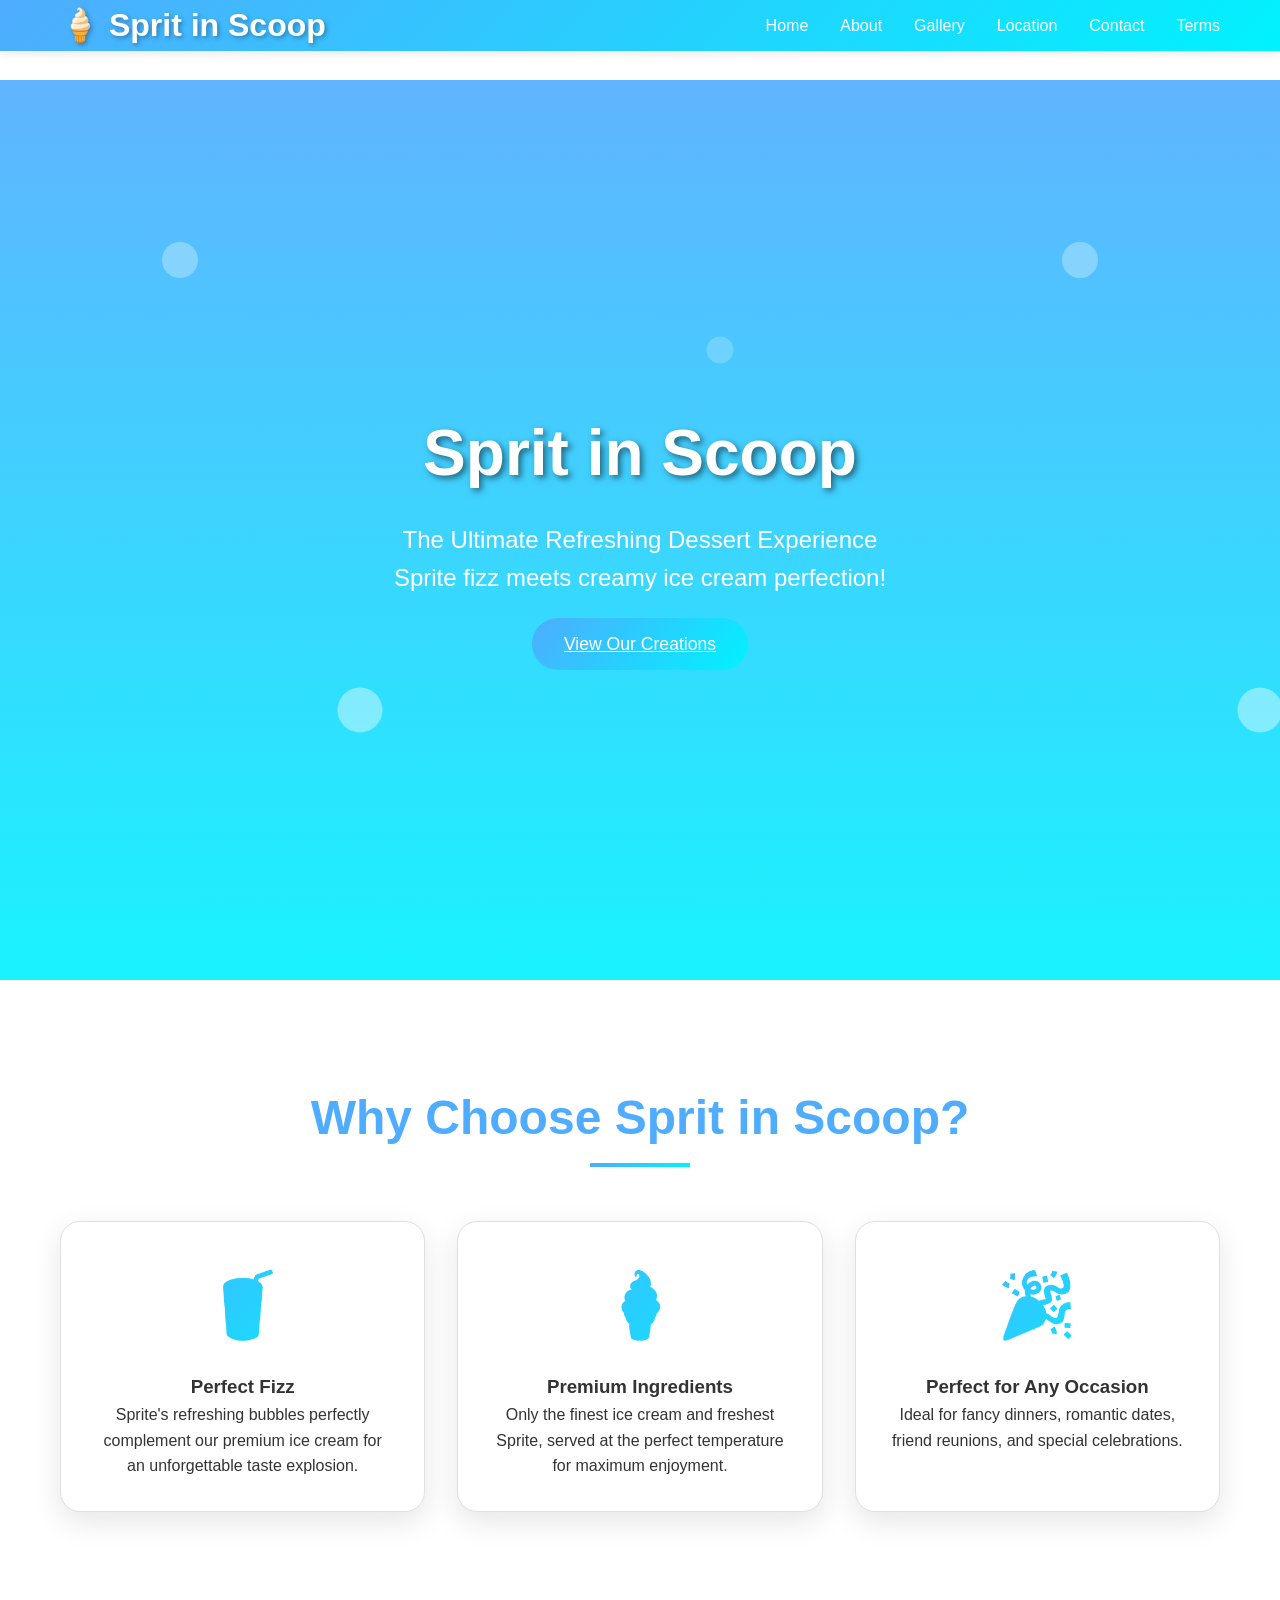
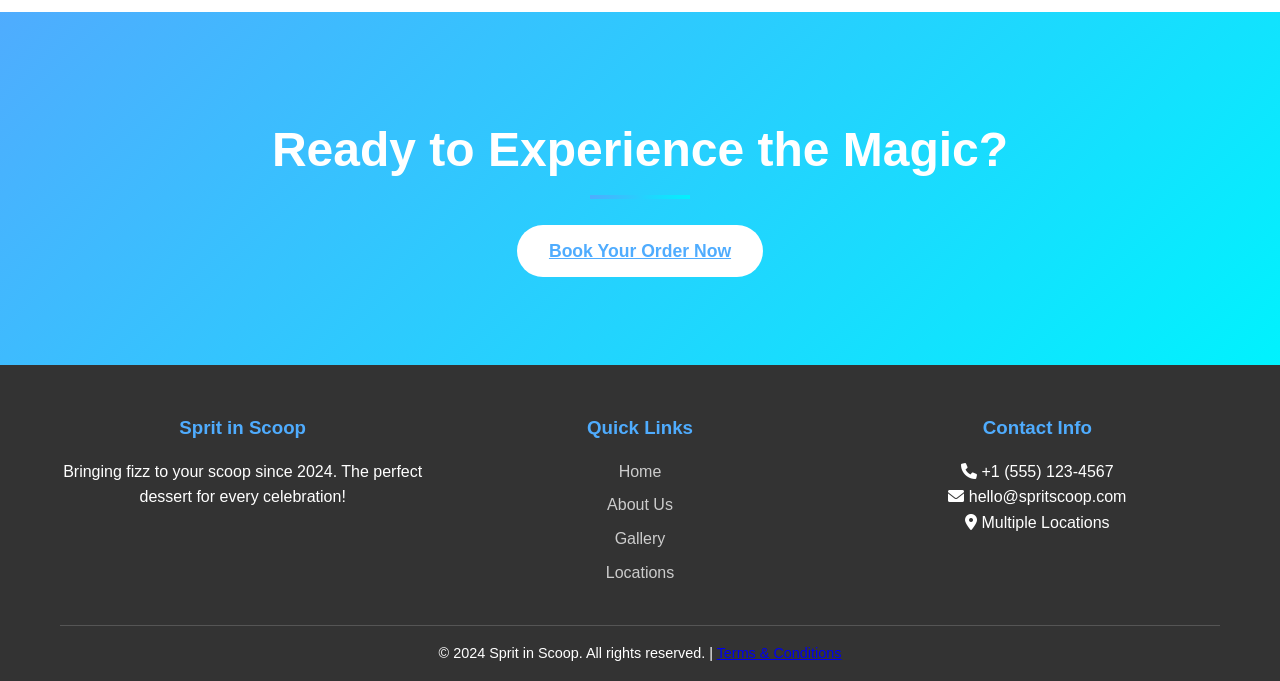
==== index.html @ ef7a4524 "Add initial HTML structure for Sprit in Scoop" ====
<!DOCTYPE html>
<html lang="en">
<head>
    <meta charset="UTF-8">
    <meta name="viewport" content="width=device-width, initial-scale=1.0">
    <title>Sprit in Scoop - Refreshing Dessert Experience</title>
    <link rel="stylesheet" href="style.css">
    <link rel="stylesheet" href="https://cdnjs.cloudflare.com/ajax/libs/font-awesome/6.0.0/css/all.min.css">
</head>
<body>
    <!-- Header -->
    <header>
        <nav class="container">
            <a href="index.html" class="logo">🍦 Sprit in Scoop</a>
            <ul class="nav-links">
                <li><a href="index.html">Home</a></li>
                <li><a href="about.html">About</a></li>
                <li><a href="gallery.html">Gallery</a></li>
                <li><a href="location.html">Location</a></li>
                <li><a href="contact.html">Contact</a></li>
                <li><a href="terms.html">Terms</a></li>
            </ul>
        </nav>
    </header>

    <!-- Hero Section -->
    <section class="hero">
        <div class="hero-content container">
            <h1>Sprit in Scoop</h1>
            <p>The Ultimate Refreshing Dessert Experience<br>
            Sprite fizz meets creamy ice cream perfection!</p>
            <a href="gallery.html" class="btn">View Our Creations</a>
        </div>
    </section>

    <!-- Features Section -->
    <section class="section">
        <div class="container">
            <h2 class="section-title">Why Choose Sprit in Scoop?</h2>
            <div class="features">
                <div class="feature-card">
                    <div class="feature-icon">🥤</div>
                    <h3>Perfect Fizz</h3>
                    <p>Sprite's refreshing bubbles perfectly complement our premium ice cream for an unforgettable taste explosion.</p>
                </div>
                <div class="feature-card">
                    <div class="feature-icon">🍦</div>
                    <h3>Premium Ingredients</h3>
                    <p>Only the finest ice cream and freshest Sprite, served at the perfect temperature for maximum enjoyment.</p>
                </div>
                <div class="feature-card">
                    <div class="feature-icon">🎉</div>
                    <h3>Perfect for Any Occasion</h3>
                    <p>Ideal for fancy dinners, romantic dates, friend reunions, and special celebrations.</p>
                </div>
            </div>
        </div>
    </section>

    <!-- CTA Section -->
    <section class="section" style="background: linear-gradient(135deg, #4facfe 0%, #00f2fe 100%); color: white;">
        <div class="container">
            <h2 class="section-title" style="color: white;">Ready to Experience the Magic?</h2>
            <div style="text-align: center;">
                <a href="contact.html" class="btn" style="background: white; color: #4facfe; font-weight: bold;">Book Your Order Now</a>
            </div>
        </div>
    </section>

    <!-- Footer -->
    <footer>
        <div class="container">
            <div class="footer-content">
                <div class="footer-section">
                    <h3>Sprit in Scoop</h3>
                    <p>Bringing fizz to your scoop since 2024. The perfect dessert for every celebration!</p>
                </div>
                <div class="footer-section">
                    <h3>Quick Links</h3>
                    <a href="index.html">Home</a>
                    <a href="about.html">About Us</a>
                    <a href="gallery.html">Gallery</a>
                    <a href="location.html">Locations</a>
                </div>
                <div class="footer-section">
                    <h3>Contact Info</h3>
                    <p><i class="fas fa-phone"></i> +1 (555) 123-4567</p>
                    <p><i class="fas fa-envelope"></i> hello@spritscoop.com</p>
                    <p><i class="fas fa-map-marker-alt"></i> Multiple Locations</p>
                </div>
            </div>
            <div class="footer-bottom">
                <p>&copy; 2024 Sprit in Scoop. All rights reserved. | <a href="terms.html">Terms & Conditions</a></p>
            </div>
        </div>
    </footer>
</body>
</html>
---- style.css ----
* {
    margin: 0;
    padding: 0;
    box-sizing: border-box;
}

body {
    font-family: 'Arial', sans-serif;
    line-height: 1.6;
    color: #333;
    overflow-x: hidden;
}

.container {
    max-width: 1200px;
    margin: 0 auto;
    padding: 0 20px;
}

/* Header & Navigation */
header {
    background: linear-gradient(135deg, #4facfe 0%, #00f2fe 100%);
    box-shadow: 0 2px 10px rgba(0,0,0,0.1);
    position: fixed;
    width: 100%;
    top: 0;
    z-index: 1000;
}

nav {
    display: flex;
    justify-content: space-between;
    align-items: center;
    padding: 1rem 0;
}

.logo {
    font-size: 2rem;
    font-weight: bold;
    color: white;
    text-decoration: none;
    text-shadow: 2px 2px 4px rgba(0,0,0,0.3);
}

.nav-links {
    display: flex;
    list-style: none;
    gap: 2rem;
}

.nav-links a {
    color: white;
    text-decoration: none;
    font-weight: 500;
    transition: color 0.3s;
    position: relative;
}

.nav-links a:hover {
    color: #ffd700;
}

.nav-links a::after {
    content: '';
    position: absolute;
    width: 0;
    height: 2px;
    bottom: -5px;
    left: 0;
    background: #ffd700;
    transition: width 0.3s;
}

.nav-links a:hover::after {
    width: 100%;
}

/* Hero Section */
.hero {
    background: linear-gradient(rgba(79, 172, 254, 0.9), rgba(0, 242, 254, 0.9)), 
                url('data:image/svg+xml,<svg xmlns="http://www.w3.org/2000/svg" viewBox="0 0 1000 1000"><defs><radialGradient id="a" cx="50%" cy="50%"><stop offset="0%" stop-color="%23ffffff" stop-opacity="0.3"/><stop offset="100%" stop-color="%23ffffff" stop-opacity="0"/></radialGradient></defs><rect width="100%" height="100%" fill="url(%23a)"/></svg>');
    height: 100vh;
    display: flex;
    align-items: center;
    text-align: center;
    color: white;
    margin-top: 80px;
    position: relative;
    overflow: hidden;
}

.hero::before {
    content: '';
    position: absolute;
    top: 0;
    left: 0;
    right: 0;
    bottom: 0;
    background: url('data:image/svg+xml,<svg xmlns="http://www.w3.org/2000/svg" viewBox="0 0 100 100"><circle cx="20" cy="20" r="2" fill="%23ffffff" opacity="0.3"/><circle cx="80" cy="30" r="1.5" fill="%23ffffff" opacity="0.2"/><circle cx="40" cy="70" r="2.5" fill="%23ffffff" opacity="0.4"/></svg>') repeat;
    animation: sparkle 20s linear infinite;
}

@keyframes sparkle {
    0% { transform: translate(0, 0) rotate(0deg); }
    100% { transform: translate(100px, 100px) rotate(360deg); }
}

.hero-content h1 {
    font-size: 4rem;
    margin-bottom: 1rem;
    text-shadow: 3px 3px 6px rgba(0,0,0,0.5);
}

.hero-content p {
    font-size: 1.5rem;
    margin-bottom: 2rem;
}

/* Sections */
.section {
    padding: 100px 0;
}

.section-title {
    text-align: center;
    font-size: 3rem;
    margin-bottom: 3rem;
    color: #4facfe;
    position: relative;
}

.section-title::after {
    content: '';
    position: absolute;
    width: 100px;
    height: 4px;
    background: linear-gradient(90deg, #4facfe, #00f2fe);
    bottom: -10px;
    left: 50%;
    transform: translateX(-50%);
}

/* Features Grid */
.features {
    display: grid;
    grid-template-columns: repeat(auto-fit, minmax(300px, 1fr));
    gap: 2rem;
    margin-top: 4rem;
}

.feature-card {
    background: white;
    padding: 2rem;
    border-radius: 20px;
    box-shadow: 0 10px 30px rgba(0,0,0,0.1);
    text-align: center;
    transition: transform 0.3s, box-shadow 0.3s;
    border: 1px solid #e0e0e0;
}

.feature-card:hover {
    transform: translateY(-10px);
    box-shadow: 0 20px 40px rgba(79, 172, 254, 0.3);
}

.feature-icon {
    font-size: 4rem;
    margin-bottom: 1rem;
    background: linear-gradient(135deg, #4facfe, #00f2fe);
    -webkit-background-clip: text;
    -webkit-text-fill-color: transparent;
    background-clip: text;
}

/* Gallery */
.gallery-grid {
    display: grid;
    grid-template-columns: repeat(auto-fit, minmax(300px, 1fr));
    gap: 1.5rem;
    margin-top: 3rem;
}

.gallery-item {
    height: 250px;
    background: linear-gradient(45deg, #4facfe, #00f2fe);
    border-radius: 15px;
    display: flex;
    align-items: center;
    justify-content: center;
    color: white;
    font-size: 1.2rem;
    font-weight: bold;
    transition: transform 0.3s;
    cursor: pointer;
}

.gallery-item:hover {
    transform: scale(1.05);
}

/* Contact Form */
.contact-form {
    max-width: 600px;
    margin: 0 auto;
    background: white;
    padding: 3rem;
    border-radius: 20px;
    box-shadow: 0 15px 35px rgba(0,0,0,0.1);
}

.form-group {
    margin-bottom: 1.5rem;
}

.form-group input,
.form-group textarea {
    width: 100%;
    padding: 1rem;
    border: 2px solid #e0e0e0;
    border-radius: 10px;
    font-size: 1rem;
    transition: border-color 0.3s;
}

.form-group input:focus,
.form-group textarea:focus {
    outline: none;
    border-color: #4facfe;
}

.btn {
    background: linear-gradient(135deg, #4facfe, #00f2fe);
    color: white;
    padding: 1rem 2rem;
    border: none;
    border-radius: 50px;
    font-size: 1.1rem;
    cursor: pointer;
    transition: transform 0.3s;
    width: 100%;
}

.btn:hover {
    transform: translateY(-2px);
}

/* Location */
.map-placeholder {
    height: 400px;
    background: linear-gradient(45deg, #e0e0e0, #f5f5f5);
    border-radius: 20px;
    display: flex;
    align-items: center;
    justify-content: center;
    font-size: 1.5rem;
    color: #666;
    margin-top: 2rem;
}

/* Footer */
footer {
    background: #333;
    color: white;
    text-align: center;
    padding: 3rem 0 1rem;
}

.footer-content {
    display: grid;
    grid-template-columns: repeat(auto-fit, minmax(250px, 1fr));
    gap: 2rem;
    margin-bottom: 2rem;
}

.footer-section h3 {
    color: #4facfe;
    margin-bottom: 1rem;
}

.footer-section a {
    color: #ccc;
    text-decoration: none;
    display: block;
    margin-bottom: 0.5rem;
}

.footer-bottom {
    border-top: 1px solid #555;
    padding-top: 1rem;
    font-size: 0.9rem;
}

/* Responsive */
@media (max-width: 768px) {
    .nav-links {
        display: none;
    }
    
    .hero-content h1 {
        font-size: 2.5rem;
    }
    
    .section-title {
        font-size: 2rem;
    }
}
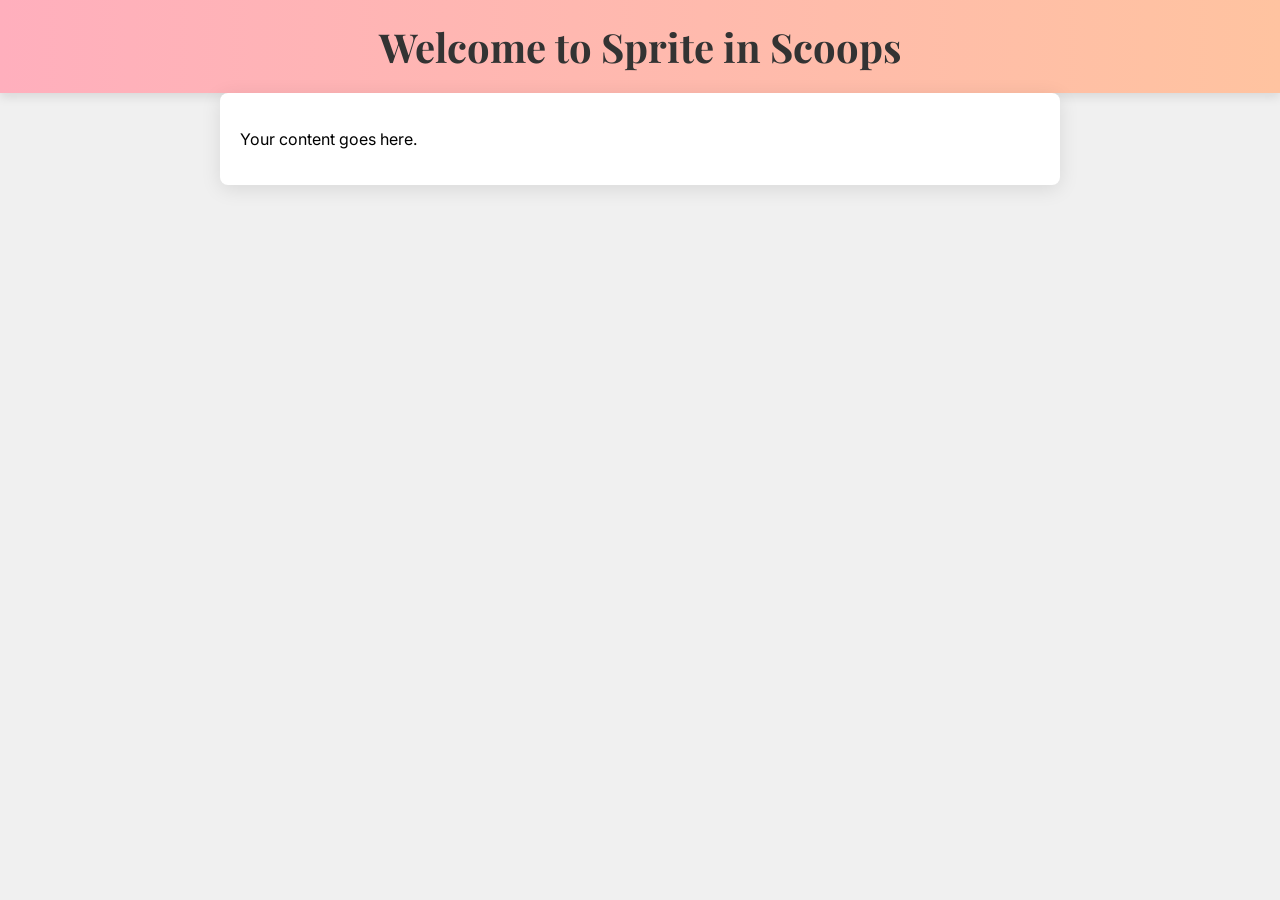
==== commit f0b7f325: "Updated index.html to add Google Fonts, viewport tags, and enhance structure." ====
--- a/index.html
+++ b/index.html
@@ -3,96 +3,43 @@
 <head>
     <meta charset="UTF-8">
     <meta name="viewport" content="width=device-width, initial-scale=1.0">
-    <title>Sprit in Scoop - Refreshing Dessert Experience</title>
-    <link rel="stylesheet" href="style.css">
-    <link rel="stylesheet" href="https://cdnjs.cloudflare.com/ajax/libs/font-awesome/6.0.0/css/all.min.css">
+    <link href="https://fonts.googleapis.com/css2?family=Playfair+Display:wght@400;700&family=Inter:wght@400;600&display=swap" rel="stylesheet">
+    <title>Sprite in Scoops</title>
+    <style>
+        body {
+            font-family: 'Inter', sans-serif;
+            margin: 0;
+            padding: 0;
+            background-color: #f0f0f0;
+        }
+        header {
+            text-align: center;
+            padding: 20px;
+            background: linear-gradient(to right, #ffafbd, #ffc3a0);
+            color: #333;
+            box-shadow: 0 4px 10px rgba(0, 0, 0, 0.1);
+        }
+        h1 {
+            font-family: 'Playfair Display', serif;
+            font-size: 2.5em;
+            margin: 0;
+        }
+        main {
+            padding: 20px;
+            max-width: 800px;
+            margin: auto;
+            background: white;
+            border-radius: 8px;
+            box-shadow: 0 4px 20px rgba(0, 0, 0, 0.1);
+        }
+    </style>
 </head>
 <body>
-    <!-- Header -->
     <header>
-        <nav class="container">
-            <a href="index.html" class="logo">🍦 Sprit in Scoop</a>
-            <ul class="nav-links">
-                <li><a href="index.html">Home</a></li>
-                <li><a href="about.html">About</a></li>
-                <li><a href="gallery.html">Gallery</a></li>
-                <li><a href="location.html">Location</a></li>
-                <li><a href="contact.html">Contact</a></li>
-                <li><a href="terms.html">Terms</a></li>
-            </ul>
-        </nav>
+        <h1>Welcome to Sprite in Scoops</h1>
     </header>
-
-    <!-- Hero Section -->
-    <section class="hero">
-        <div class="hero-content container">
-            <h1>Sprit in Scoop</h1>
-            <p>The Ultimate Refreshing Dessert Experience<br>
-            Sprite fizz meets creamy ice cream perfection!</p>
-            <a href="gallery.html" class="btn">View Our Creations</a>
-        </div>
-    </section>
-
-    <!-- Features Section -->
-    <section class="section">
-        <div class="container">
-            <h2 class="section-title">Why Choose Sprit in Scoop?</h2>
-            <div class="features">
-                <div class="feature-card">
-                    <div class="feature-icon">🥤</div>
-                    <h3>Perfect Fizz</h3>
-                    <p>Sprite's refreshing bubbles perfectly complement our premium ice cream for an unforgettable taste explosion.</p>
-                </div>
-                <div class="feature-card">
-                    <div class="feature-icon">🍦</div>
-                    <h3>Premium Ingredients</h3>
-                    <p>Only the finest ice cream and freshest Sprite, served at the perfect temperature for maximum enjoyment.</p>
-                </div>
-                <div class="feature-card">
-                    <div class="feature-icon">🎉</div>
-                    <h3>Perfect for Any Occasion</h3>
-                    <p>Ideal for fancy dinners, romantic dates, friend reunions, and special celebrations.</p>
-                </div>
-            </div>
-        </div>
-    </section>
-
-    <!-- CTA Section -->
-    <section class="section" style="background: linear-gradient(135deg, #4facfe 0%, #00f2fe 100%); color: white;">
-        <div class="container">
-            <h2 class="section-title" style="color: white;">Ready to Experience the Magic?</h2>
-            <div style="text-align: center;">
-                <a href="contact.html" class="btn" style="background: white; color: #4facfe; font-weight: bold;">Book Your Order Now</a>
-            </div>
-        </div>
-    </section>
-
-    <!-- Footer -->
-    <footer>
-        <div class="container">
-            <div class="footer-content">
-                <div class="footer-section">
-                    <h3>Sprit in Scoop</h3>
-                    <p>Bringing fizz to your scoop since 2024. The perfect dessert for every celebration!</p>
-                </div>
-                <div class="footer-section">
-                    <h3>Quick Links</h3>
-                    <a href="index.html">Home</a>
-                    <a href="about.html">About Us</a>
-                    <a href="gallery.html">Gallery</a>
-                    <a href="location.html">Locations</a>
-                </div>
-                <div class="footer-section">
-                    <h3>Contact Info</h3>
-                    <p><i class="fas fa-phone"></i> +1 (555) 123-4567</p>
-                    <p><i class="fas fa-envelope"></i> hello@spritscoop.com</p>
-                    <p><i class="fas fa-map-marker-alt"></i> Multiple Locations</p>
-                </div>
-            </div>
-            <div class="footer-bottom">
-                <p>&copy; 2024 Sprit in Scoop. All rights reserved. | <a href="terms.html">Terms & Conditions</a></p>
-            </div>
-        </div>
-    </footer>
+    <main>
+        <p>Your content goes here.</p>
+    </main>
 </body>
-</html>
+</html>
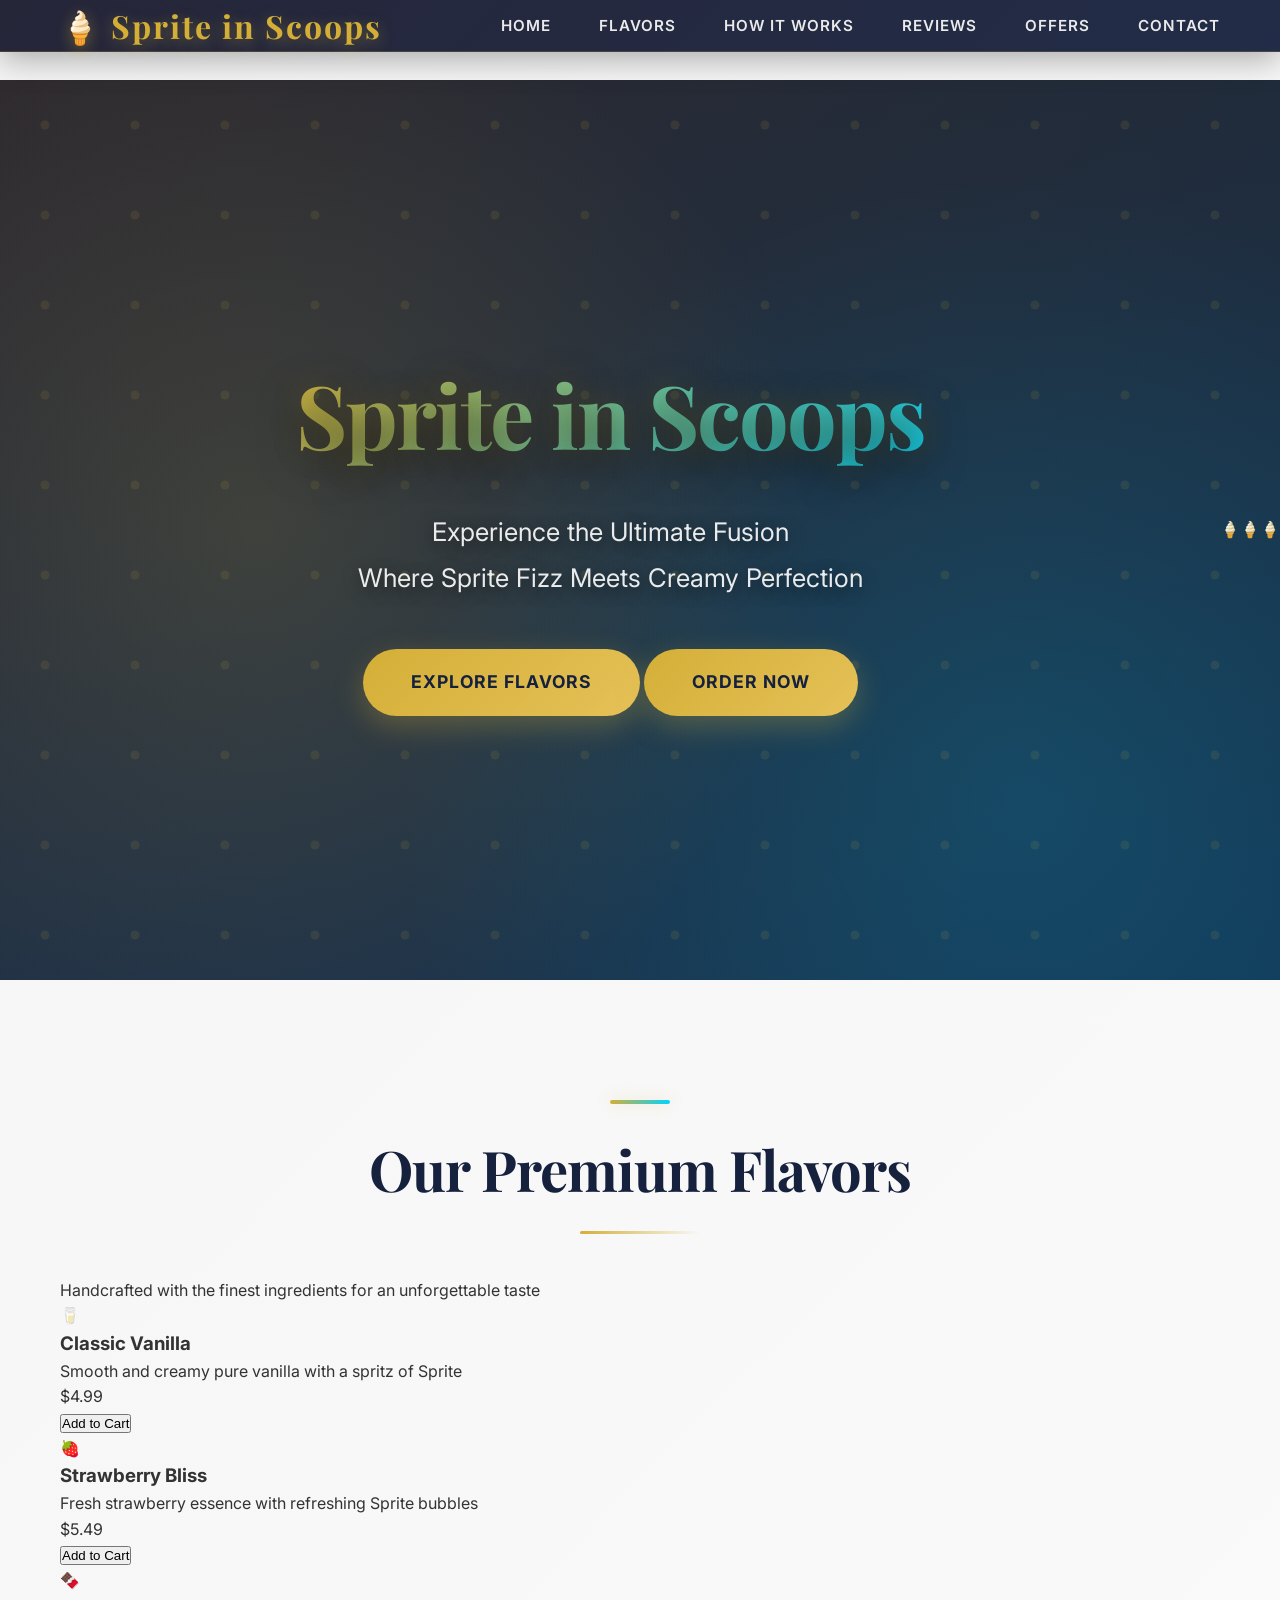
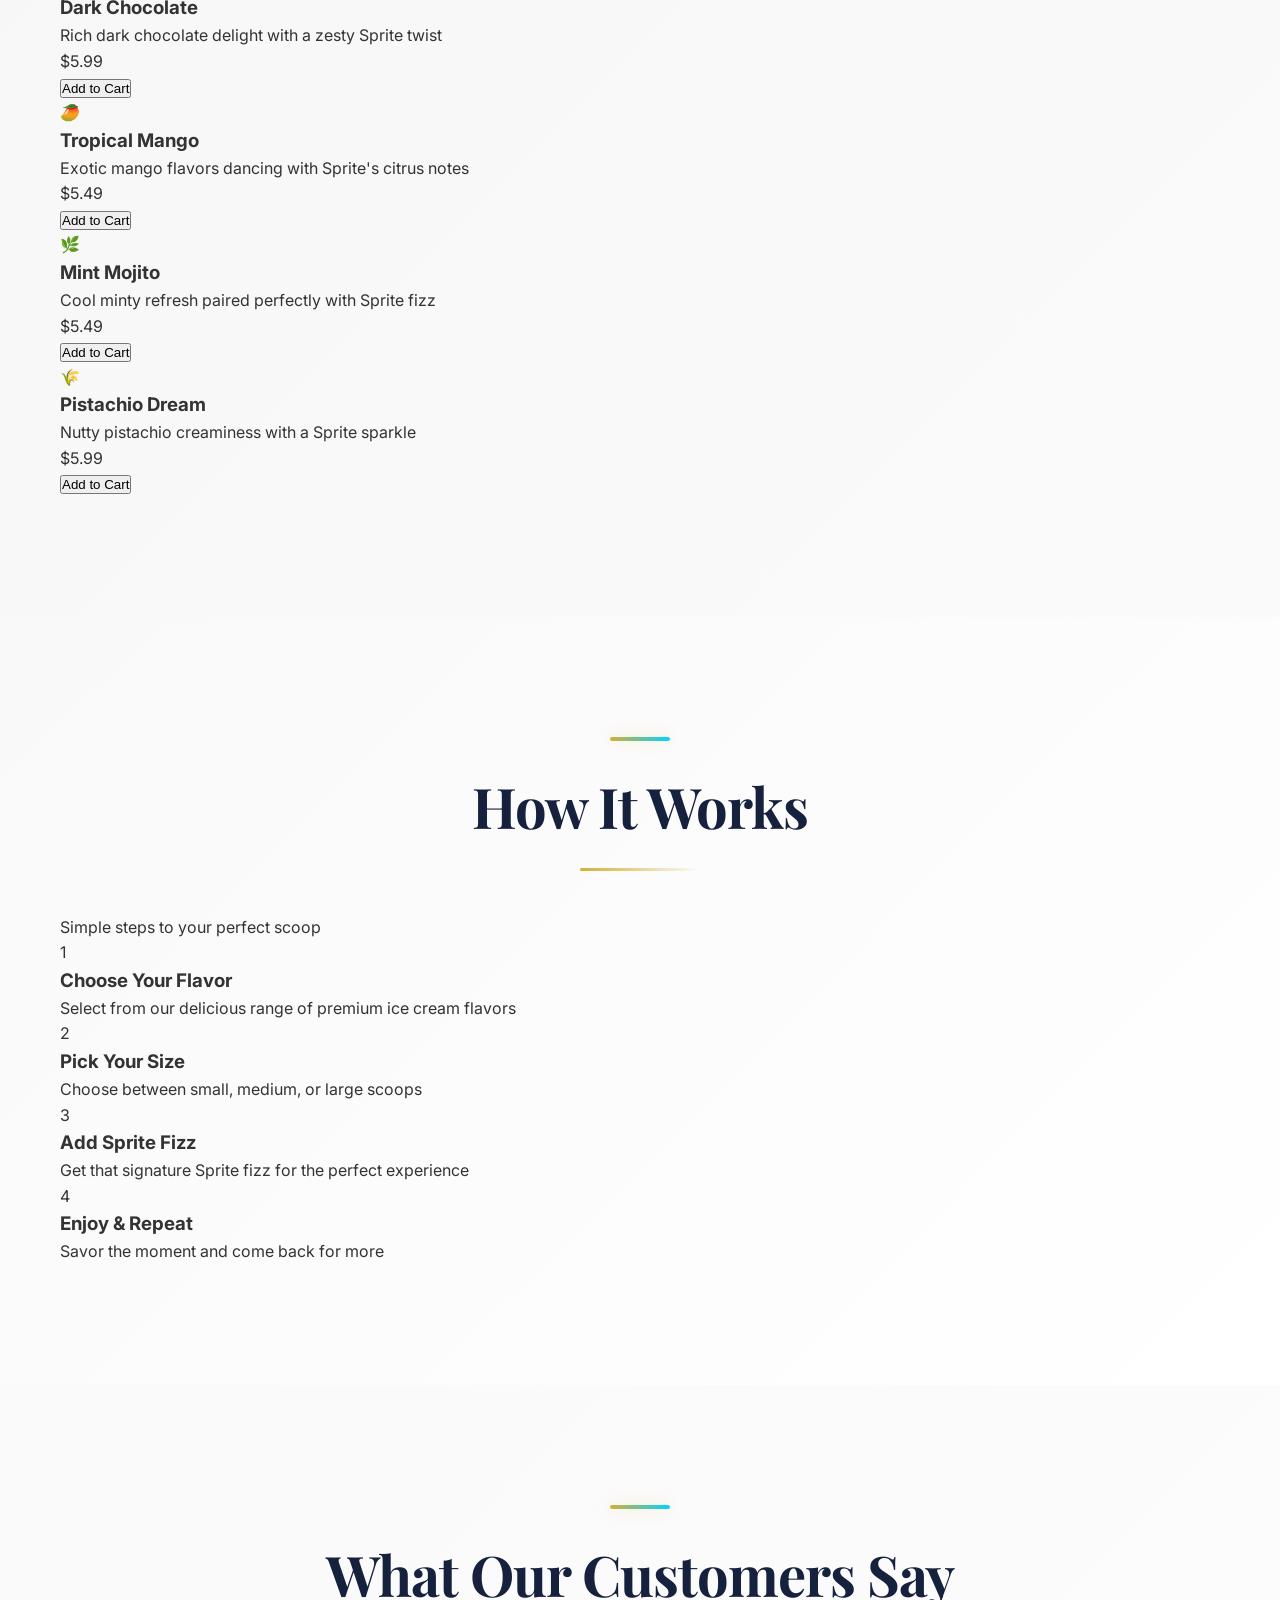
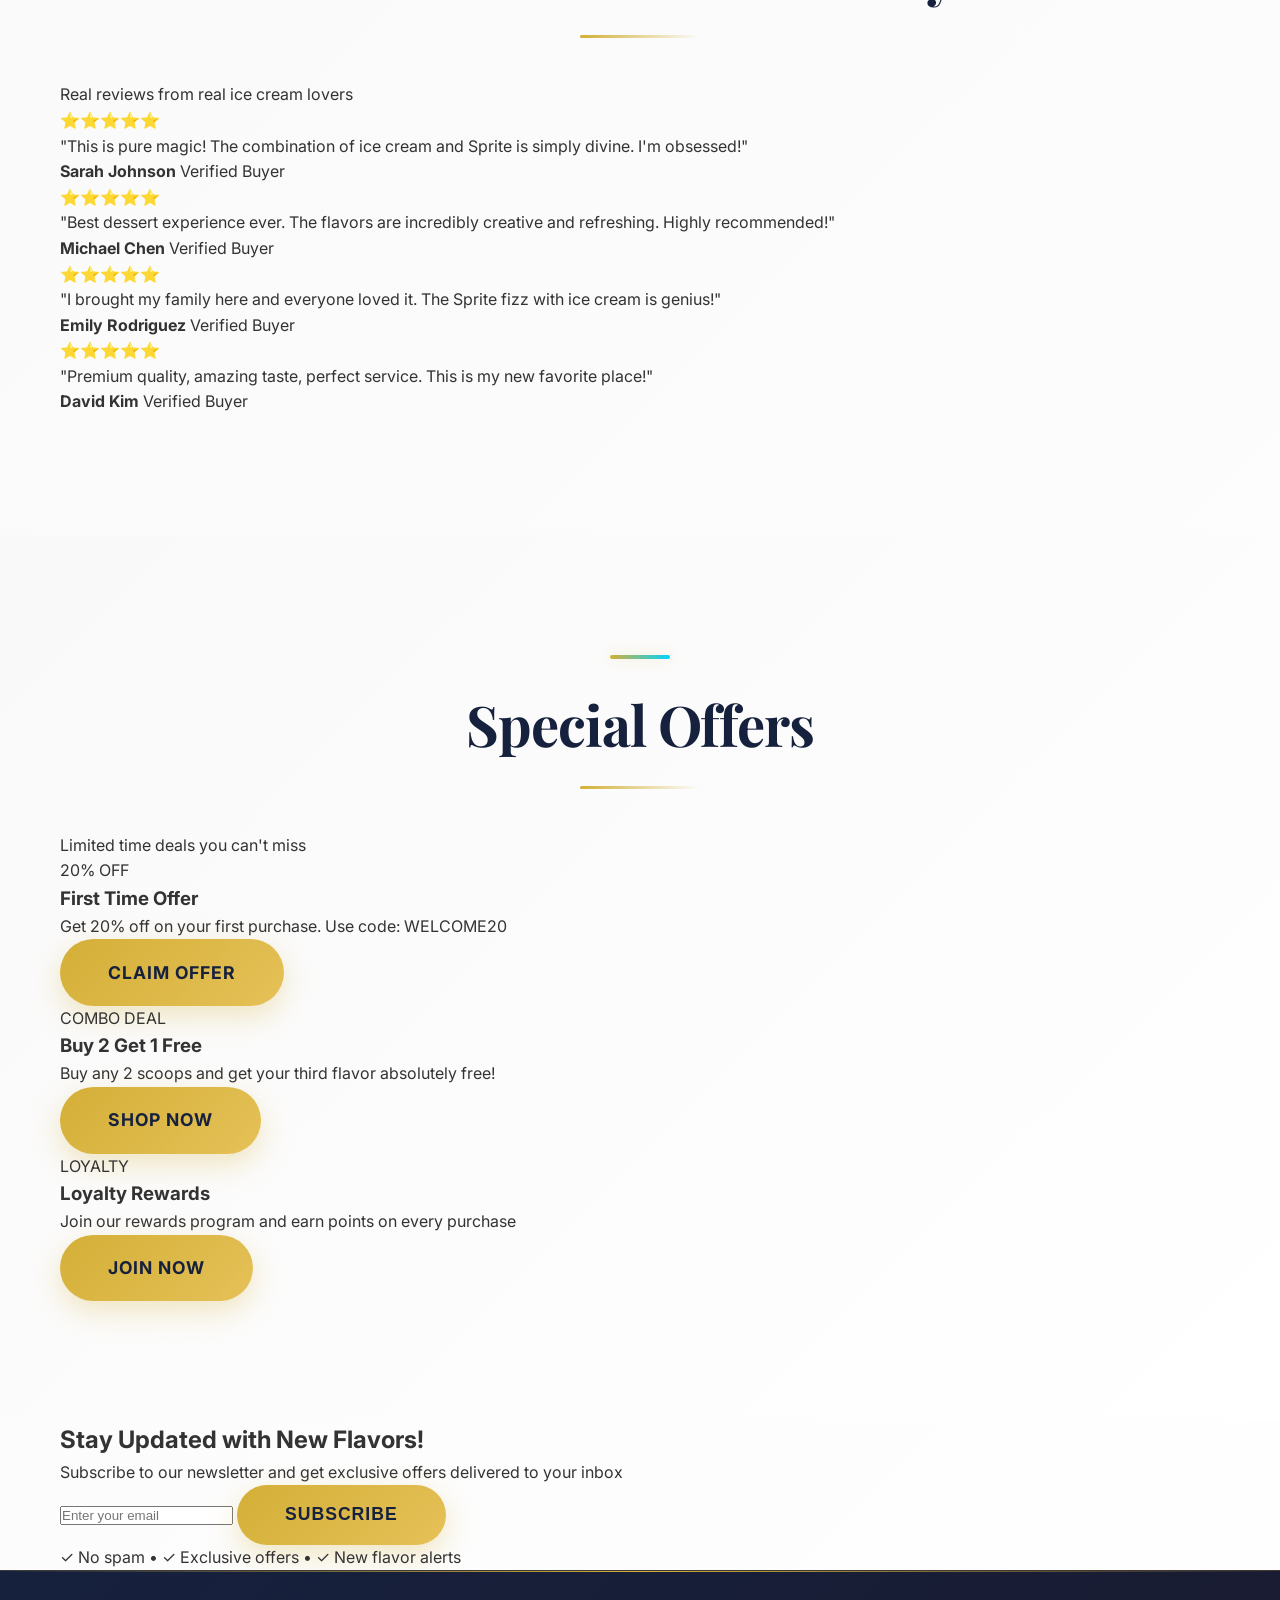
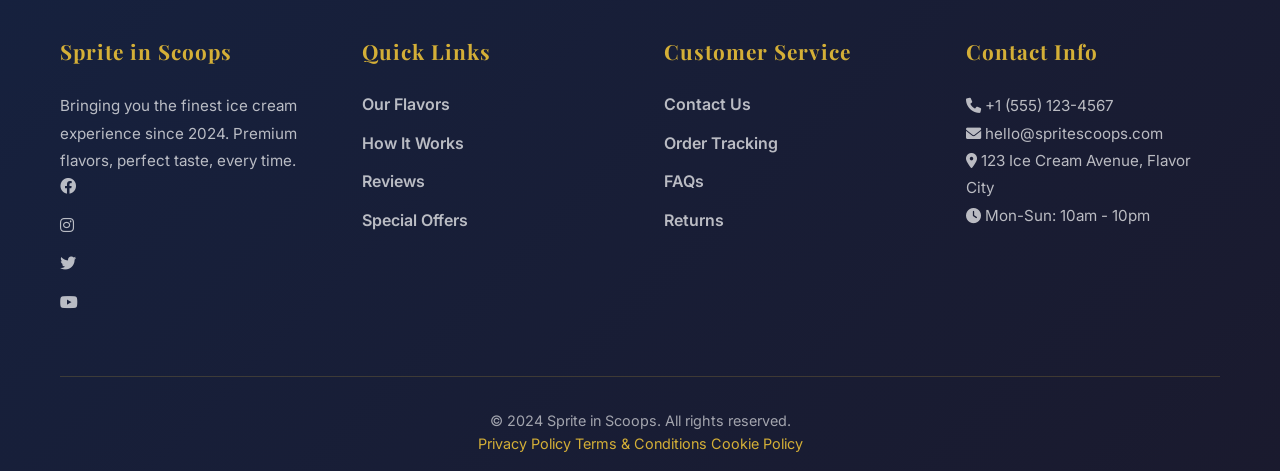
==== commit ab4aa917: "Update index.html" ====
--- a/index.html
+++ b/index.html
@@ -3,43 +3,293 @@
 <head>
     <meta charset="UTF-8">
     <meta name="viewport" content="width=device-width, initial-scale=1.0">
-    <link href="https://fonts.googleapis.com/css2?family=Playfair+Display:wght@400;700&family=Inter:wght@400;600&display=swap" rel="stylesheet">
-    <title>Sprite in Scoops</title>
-    <style>
-        body {
-            font-family: 'Inter', sans-serif;
-            margin: 0;
-            padding: 0;
-            background-color: #f0f0f0;
-        }
-        header {
-            text-align: center;
-            padding: 20px;
-            background: linear-gradient(to right, #ffafbd, #ffc3a0);
-            color: #333;
-            box-shadow: 0 4px 10px rgba(0, 0, 0, 0.1);
-        }
-        h1 {
-            font-family: 'Playfair Display', serif;
-            font-size: 2.5em;
-            margin: 0;
-        }
-        main {
-            padding: 20px;
-            max-width: 800px;
-            margin: auto;
-            background: white;
-            border-radius: 8px;
-            box-shadow: 0 4px 20px rgba(0, 0, 0, 0.1);
-        }
-    </style>
+    <title>Sprite in Scoops - Premium Ice Cream Experience</title>
+    <link rel="stylesheet" href="style.css">
+    <link href="https://fonts.googleapis.com/css2?family=Playfair+Display:wght@400;700&family=Inter:wght@400;500;600;700&display=swap" rel="stylesheet">
+    <link rel="stylesheet" href="https://cdnjs.cloudflare.com/ajax/libs/font-awesome/6.0.0/css/all.min.css">
 </head>
 <body>
+    <!-- ========== NAVIGATION ========== -->
     <header>
-        <h1>Welcome to Sprite in Scoops</h1>
+        <nav class="container">
+            <a href="#" class="logo">🍦 Sprite in Scoops</a>
+            <ul class="nav-links">
+                <li><a href="#home">Home</a></li>
+                <li><a href="#flavors">Flavors</a></li>
+                <li><a href="#how-it-works">How It Works</a></li>
+                <li><a href="#testimonials">Reviews</a></li>
+                <li><a href="#offers">Offers</a></li>
+                <li><a href="#contact">Contact</a></li>
+            </ul>
+        </nav>
     </header>
-    <main>
-        <p>Your content goes here.</p>
-    </main>
+
+    <!-- ========== HERO SECTION ========== -->
+    <section class="hero" id="home">
+        <div class="hero-content container">
+            <h1>Sprite in Scoops</h1>
+            <p>Experience the Ultimate Fusion<br>Where Sprite Fizz Meets Creamy Perfection</p>
+            <div class="hero-buttons">
+                <a href="#flavors" class="btn btn-primary">Explore Flavors</a>
+                <a href="#contact" class="btn btn-secondary">Order Now</a>
+            </div>
+        </div>
+        <div class="hero-ice-cream">🍦🍦🍦</div>
+    </section>
+
+    <!-- ========== FEATURED FLAVORS ========== -->
+    <section class="section" id="flavors">
+        <div class="container">
+            <h2 class="section-title">Our Premium Flavors</h2>
+            <p class="section-subtitle">Handcrafted with the finest ingredients for an unforgettable taste</p>
+            
+            <div class="products-grid">
+                <div class="product-card">
+                    <div class="product-image vanilla">🥛</div>
+                    <h3>Classic Vanilla</h3>
+                    <p>Smooth and creamy pure vanilla with a spritz of Sprite</p>
+                    <div class="product-price">$4.99</div>
+                    <button class="btn-add">Add to Cart</button>
+                </div>
+
+                <div class="product-card">
+                    <div class="product-image strawberry">🍓</div>
+                    <h3>Strawberry Bliss</h3>
+                    <p>Fresh strawberry essence with refreshing Sprite bubbles</p>
+                    <div class="product-price">$5.49</div>
+                    <button class="btn-add">Add to Cart</button>
+                </div>
+
+                <div class="product-card">
+                    <div class="product-image chocolate">🍫</div>
+                    <h3>Dark Chocolate</h3>
+                    <p>Rich dark chocolate delight with a zesty Sprite twist</p>
+                    <div class="product-price">$5.99</div>
+                    <button class="btn-add">Add to Cart</button>
+                </div>
+
+                <div class="product-card">
+                    <div class="product-image mango">🥭</div>
+                    <h3>Tropical Mango</h3>
+                    <p>Exotic mango flavors dancing with Sprite's citrus notes</p>
+                    <div class="product-price">$5.49</div>
+                    <button class="btn-add">Add to Cart</button>
+                </div>
+
+                <div class="product-card">
+                    <div class="product-image mint">🌿</div>
+                    <h3>Mint Mojito</h3>
+                    <p>Cool minty refresh paired perfectly with Sprite fizz</p>
+                    <div class="product-price">$5.49</div>
+                    <button class="btn-add">Add to Cart</button>
+                </div>
+
+                <div class="product-card">
+                    <div class="product-image pistachio">🌾</div>
+                    <h3>Pistachio Dream</h3>
+                    <p>Nutty pistachio creaminess with a Sprite sparkle</p>
+                    <div class="product-price">$5.99</div>
+                    <button class="btn-add">Add to Cart</button>
+                </div>
+            </div>
+        </div>
+    </section>
+
+    <!-- ========== HOW IT WORKS ========== -->
+    <section class="section how-it-works" id="how-it-works">
+        <div class="container">
+            <h2 class="section-title">How It Works</h2>
+            <p class="section-subtitle">Simple steps to your perfect scoop</p>
+            
+            <div class="steps-grid">
+                <div class="step">
+                    <div class="step-number">1</div>
+                    <h3>Choose Your Flavor</h3>
+                    <p>Select from our delicious range of premium ice cream flavors</p>
+                </div>
+                <div class="step">
+                    <div class="step-number">2</div>
+                    <h3>Pick Your Size</h3>
+                    <p>Choose between small, medium, or large scoops</p>
+                </div>
+                <div class="step">
+                    <div class="step-number">3</div>
+                    <h3>Add Sprite Fizz</h3>
+                    <p>Get that signature Sprite fizz for the perfect experience</p>
+                </div>
+                <div class="step">
+                    <div class="step-number">4</div>
+                    <h3>Enjoy & Repeat</h3>
+                    <p>Savor the moment and come back for more</p>
+                </div>
+            </div>
+        </div>
+    </section>
+
+    <!-- ========== TESTIMONIALS ========== -->
+    <section class="section testimonials" id="testimonials">
+        <div class="container">
+            <h2 class="section-title">What Our Customers Say</h2>
+            <p class="section-subtitle">Real reviews from real ice cream lovers</p>
+            
+            <div class="testimonials-grid">
+                <div class="testimonial-card">
+                    <div class="stars">⭐⭐⭐⭐⭐</div>
+                    <p>"This is pure magic! The combination of ice cream and Sprite is simply divine. I'm obsessed!"</p>
+                    <div class="testimonial-author">
+                        <strong>Sarah Johnson</strong>
+                        <span>Verified Buyer</span>
+                    </div>
+                </div>
+
+                <div class="testimonial-card">
+                    <div class="stars">⭐⭐⭐⭐⭐</div>
+                    <p>"Best dessert experience ever. The flavors are incredibly creative and refreshing. Highly recommended!"</p>
+                    <div class="testimonial-author">
+                        <strong>Michael Chen</strong>
+                        <span>Verified Buyer</span>
+                    </div>
+                </div>
+
+                <div class="testimonial-card">
+                    <div class="stars">⭐⭐⭐⭐⭐</div>
+                    <p>"I brought my family here and everyone loved it. The Sprite fizz with ice cream is genius!"</p>
+                    <div class="testimonial-author">
+                        <strong>Emily Rodriguez</strong>
+                        <span>Verified Buyer</span>
+                    </div>
+                </div>
+
+                <div class="testimonial-card">
+                    <div class="stars">⭐⭐⭐⭐⭐</div>
+                    <p>"Premium quality, amazing taste, perfect service. This is my new favorite place!"</p>
+                    <div class="testimonial-author">
+                        <strong>David Kim</strong>
+                        <span>Verified Buyer</span>
+                    </div>
+                </div>
+            </div>
+        </div>
+    </section>
+
+    <!-- ========== SPECIAL OFFERS ========== -->
+    <section class="section offers-section" id="offers">
+        <div class="container">
+            <h2 class="section-title">Special Offers</h2>
+            <p class="section-subtitle">Limited time deals you can't miss</p>
+            
+            <div class="offers-grid">
+                <div class="offer-card">
+                    <div class="offer-badge">20% OFF</div>
+                    <h3>First Time Offer</h3>
+                    <p>Get 20% off on your first purchase. Use code: WELCOME20</p>
+                    <a href="#" class="btn btn-outline">Claim Offer</a>
+                </div>
+
+                <div class="offer-card featured">
+                    <div class="offer-badge special">COMBO DEAL</div>
+                    <h3>Buy 2 Get 1 Free</h3>
+                    <p>Buy any 2 scoops and get your third flavor absolutely free!</p>
+                    <a href="#" class="btn btn-primary">Shop Now</a>
+                </div>
+
+                <div class="offer-card">
+                    <div class="offer-badge">LOYALTY</div>
+                    <h3>Loyalty Rewards</h3>
+                    <p>Join our rewards program and earn points on every purchase</p>
+                    <a href="#" class="btn btn-outline">Join Now</a>
+                </div>
+            </div>
+        </div>
+    </section>
+
+    <!-- ========== NEWSLETTER ========== -->
+    <section class="newsletter-section">
+        <div class="container">
+            <div class="newsletter-content">
+                <h2>Stay Updated with New Flavors!</h2>
+                <p>Subscribe to our newsletter and get exclusive offers delivered to your inbox</p>
+                <form class="newsletter-form">
+                    <input type="email" placeholder="Enter your email" required>
+                    <button type="submit" class="btn btn-primary">Subscribe</button>
+                </form>
+                <p class="newsletter-info">✓ No spam • ✓ Exclusive offers • ✓ New flavor alerts</p>
+            </div>
+        </div>
+    </section>
+
+    <!-- ========== FOOTER ========== -->
+    <footer>
+        <div class="container">
+            <div class="footer-content">
+                <div class="footer-section">
+                    <h3>Sprite in Scoops</h3>
+                    <p>Bringing you the finest ice cream experience since 2024. Premium flavors, perfect taste, every time.</p>
+                    <div class="social-links">
+                        <a href="#"><i class="fab fa-facebook"></i></a>
+                        <a href="#"><i class="fab fa-instagram"></i></a>
+                        <a href="#"><i class="fab fa-twitter"></i></a>
+                        <a href="#"><i class="fab fa-youtube"></i></a>
+                    </div>
+                </div>
+
+                <div class="footer-section">
+                    <h3>Quick Links</h3>
+                    <a href="#flavors">Our Flavors</a>
+                    <a href="#how-it-works">How It Works</a>
+                    <a href="#testimonials">Reviews</a>
+                    <a href="#offers">Special Offers</a>
+                </div>
+
+                <div class="footer-section">
+                    <h3>Customer Service</h3>
+                    <a href="#">Contact Us</a>
+                    <a href="#">Order Tracking</a>
+                    <a href="#">FAQs</a>
+                    <a href="#">Returns</a>
+                </div>
+
+                <div class="footer-section">
+                    <h3>Contact Info</h3>
+                    <p><i class="fas fa-phone"></i> +1 (555) 123-4567</p>
+                    <p><i class="fas fa-envelope"></i> hello@spritescoops.com</p>
+                    <p><i class="fas fa-map-marker-alt"></i> 123 Ice Cream Avenue, Flavor City</p>
+                    <p><i class="fas fa-clock"></i> Mon-Sun: 10am - 10pm</p>
+                </div>
+            </div>
+
+            <div class="footer-bottom">
+                <p>&copy; 2024 Sprite in Scoops. All rights reserved.</p>
+                <div class="footer-links">
+                    <a href="#">Privacy Policy</a>
+                    <a href="#">Terms & Conditions</a>
+                    <a href="#">Cookie Policy</a>
+                </div>
+            </div>
+        </div>
+    </footer>
+
+    <script>
+        // Smooth scrolling for navigation links
+        document.querySelectorAll('a[href^="#"]').forEach(anchor => {
+            anchor.addEventListener('click', function (e) {
+                e.preventDefault();
+                const target = document.querySelector(this.getAttribute('href'));
+                if (target) {
+                    target.scrollIntoView({ behavior: 'smooth' });
+                }
+            });
+        });
+
+        // Add to cart functionality
+        document.querySelectorAll('.btn-add').forEach(button => {
+            button.addEventListener('click', function() {
+                this.textContent = 'Added! ✓';
+                setTimeout(() => {
+                    this.textContent = 'Add to Cart';
+                }, 1500);
+            });
+        });
+    </script>
 </body>
-</html>+</html>
--- a/style.css
+++ b/style.css
@@ -0,0 +1,627 @@
+* {
+    margin: 0;
+    padding: 0;
+    box-sizing: border-box;
+}
+
+:root {
+    --primary: #1a1a2e;
+    --secondary: #16213e;
+    --accent: #d4af37;
+    --light: #eaeaea;
+    --cyan: #00d4ff;
+}
+
+html {
+    scroll-behavior: smooth;
+}
+
+body {
+    font-family: 'Inter', -apple-system, BlinkMacSystemFont, 'Segoe UI', sans-serif;
+    line-height: 1.6;
+    color: #333;
+    overflow-x: hidden;
+    background: linear-gradient(135deg, #f5f5f5 0%, #ffffff 100%);
+}
+
+.container {
+    max-width: 1200px;
+    margin: 0 auto;
+    padding: 0 20px;
+}
+
+/* ========== HEADER & NAVIGATION ========== */
+header {
+    background: linear-gradient(135deg, rgba(26, 26, 46, 0.95) 0%, rgba(22, 33, 62, 0.95) 100%);
+    box-shadow: 0 8px 32px rgba(0, 0, 0, 0.3);
+    position: fixed;
+    width: 100%;
+    top: 0;
+    z-index: 1000;
+    backdrop-filter: blur(10px);
+    border-bottom: 1px solid rgba(212, 175, 55, 0.2);
+}
+
+nav {
+    display: flex;
+    justify-content: space-between;
+    align-items: center;
+    padding: 1.5rem 0;
+}
+
+.logo {
+    font-size: 2rem;
+    font-weight: 700;
+    color: var(--accent);
+    text-decoration: none;
+    text-shadow: 0 4px 15px rgba(212, 175, 55, 0.4);
+    letter-spacing: 2px;
+    font-family: 'Playfair Display', serif;
+}
+
+.nav-links {
+    display: flex;
+    list-style: none;
+    gap: 3rem;
+}
+
+.nav-links a {
+    color: var(--light);
+    text-decoration: none;
+    font-weight: 600;
+    transition: all 0.4s cubic-bezier(0.4, 0, 0.2, 1);
+    position: relative;
+    font-size: 0.95rem;
+    letter-spacing: 1px;
+    text-transform: uppercase;
+}
+
+.nav-links a:hover {
+    color: var(--accent);
+    text-shadow: 0 0 10px rgba(212, 175, 55, 0.6);
+}
+
+.nav-links a::after {
+    content: '';
+    position: absolute;
+    width: 0;
+    height: 2px;
+    bottom: -8px;
+    left: 0;
+    background: linear-gradient(90deg, var(--accent), var(--cyan));
+    box-shadow: 0 0 10px rgba(212, 175, 55, 0.4);
+    transition: width 0.4s cubic-bezier(0.4, 0, 0.2, 1);
+}
+
+.nav-links a:hover::after {
+    width: 100%;
+}
+
+/* ========== HERO SECTION ========== */
+.hero {
+    background: linear-gradient(135deg, rgba(212, 175, 55, 0.1) 0%, rgba(0, 212, 255, 0.1) 100%),
+                linear-gradient(to bottom, #1a1a2e 0%, #16213e 100%);
+    height: 100vh;
+    display: flex;
+    align-items: center;
+    justify-content: center;
+    text-align: center;
+    color: white;
+    margin-top: 80px;
+    position: relative;
+    overflow: hidden;
+}
+
+.hero::before {
+    content: '';
+    position: absolute;
+    top: 0;
+    left: 0;
+    right: 0;
+    bottom: 0;
+    background: 
+        radial-gradient(circle at 20% 50%, rgba(212, 175, 55, 0.15) 0%, transparent 50%),
+        radial-gradient(circle at 80% 80%, rgba(0, 212, 255, 0.15) 0%, transparent 50%);
+    animation: float 20s ease-in-out infinite;
+    z-index: 0;
+}
+
+.hero::after {
+    content: '';
+    position: absolute;
+    top: 0;
+    left: 0;
+    right: 0;
+    bottom: 0;
+    background: url('data:image/svg+xml,<svg xmlns="http://www.w3.org/2000/svg" viewBox="0 0 100 100"><defs><pattern id="dots" x="0" y="0" width="10" height="10" patternUnits="userSpaceOnUse"><circle cx="5" cy="5" r="0.5" fill="%23d4af37" opacity="0.1"/></pattern></defs><rect fill="url(%23dots)" width="100" height="100"/></svg>');
+    animation: drift 30s linear infinite;
+    z-index: 0;
+}
+
+.hero-content {
+    position: relative;
+    z-index: 1;
+    animation: fadeInUp 1.2s ease-out;
+}
+
+.hero-content h1 {
+    font-size: 5.5rem;
+    margin-bottom: 1.5rem;
+    font-family: 'Playfair Display', serif;
+    text-shadow: 0 10px 40px rgba(0, 0, 0, 0.7), 0 0 30px rgba(212, 175, 55, 0.3);
+    font-weight: 700;
+    letter-spacing: -2px;
+    background: linear-gradient(135deg, var(--accent) 0%, var(--cyan) 100%);
+    -webkit-background-clip: text;
+    -webkit-text-fill-color: transparent;
+    background-clip: text;
+}
+
+.hero-content p {
+    font-size: 1.6rem;
+    margin-bottom: 3rem;
+    color: rgba(255, 255, 255, 0.9);
+    text-shadow: 0 4px 15px rgba(0, 0, 0, 0.5);
+    line-height: 1.8;
+}
+
+@keyframes fadeInUp {
+    from {
+        opacity: 0;
+        transform: translateY(40px);
+    }
+    to {
+        opacity: 1;
+        transform: translateY(0);
+    }
+}
+
+@keyframes float {
+    0%, 100% { transform: translate(0, 0) rotate(0deg); }
+    50% { transform: translate(30px, 30px) rotate(180deg); }
+}
+
+@keyframes drift {
+    0% { transform: translateX(0); }
+    100% { transform: translateX(100px); }
+}
+
+/* ========== SECTIONS ========== */
+.section {
+    padding: 120px 0;
+    position: relative;
+}
+
+.section:nth-child(even) {
+    background: linear-gradient(135deg, #f9f9f9 0%, #ffffff 100%);
+}
+
+.section-title {
+    text-align: center;
+    font-size: 3.5rem;
+    margin-bottom: 4rem;
+    color: var(--secondary);
+    position: relative;
+    font-family: 'Playfair Display', serif;
+    font-weight: 700;
+    letter-spacing: -1px;
+    animation: fadeIn 0.8s ease-out;
+}
+
+.section-title::before {
+    content: '';
+    display: block;
+    width: 60px;
+    height: 4px;
+    background: linear-gradient(90deg, var(--accent), var(--cyan));
+    margin: 0 auto 20px;
+    border-radius: 2px;
+    box-shadow: 0 0 15px rgba(212, 175, 55, 0.3);
+}
+
+.section-title::after {
+    content: '';
+    position: absolute;
+    width: 120px;
+    height: 3px;
+    background: linear-gradient(90deg, var(--accent), transparent);
+    bottom: -20px;
+    left: 50%;
+    transform: translateX(-50%);
+    border-radius: 2px;
+}
+
+@keyframes fadeIn {
+    from {
+        opacity: 0;
+        transform: translateY(20px);
+    }
+    to {
+        opacity: 1;
+        transform: translateY(0);
+    }
+}
+
+/* ========== FEATURES GRID ========== */
+.features {
+    display: grid;
+    grid-template-columns: repeat(auto-fit, minmax(320px, 1fr));
+    gap: 3rem;
+    margin-top: 5rem;
+}
+
+.feature-card {
+    background: white;
+    padding: 3rem 2.5rem;
+    border-radius: 20px;
+    box-shadow: 0 10px 40px rgba(0, 0, 0, 0.08);
+    text-align: center;
+    transition: all 0.5s cubic-bezier(0.4, 0, 0.2, 1);
+    border: 2px solid rgba(212, 175, 55, 0.1);
+    position: relative;
+    overflow: hidden;
+}
+
+.feature-card::before {
+    content: '';
+    position: absolute;
+    top: 0;
+    left: 0;
+    right: 0;
+    height: 4px;
+    background: linear-gradient(90deg, var(--accent), var(--cyan));
+    transform: scaleX(0);
+    transform-origin: left;
+    transition: transform 0.5s cubic-bezier(0.4, 0, 0.2, 1);
+}
+
+.feature-card:hover::before {
+    transform: scaleX(1);
+}
+
+.feature-card:hover {
+    transform: translateY(-15px);
+    box-shadow: 0 25px 60px rgba(212, 175, 55, 0.2);
+    border-color: rgba(212, 175, 55, 0.3);
+}
+
+.feature-icon {
+    font-size: 4.5rem;
+    margin-bottom: 1.5rem;
+    display: inline-block;
+    animation: pulse 3s ease-in-out infinite;
+}
+
+.feature-card h3 {
+    font-size: 1.5rem;
+    margin-bottom: 1rem;
+    color: var(--secondary);
+    font-weight: 700;
+    letter-spacing: 0.5px;
+}
+
+.feature-card p {
+    color: #666;
+    line-height: 1.8;
+    font-size: 0.95rem;
+}
+
+@keyframes pulse {
+    0%, 100% { transform: scale(1); }
+    50% { transform: scale(1.1); }
+}
+
+/* ========== GALLERY ========== */
+.gallery-grid {
+    display: grid;
+    grid-template-columns: repeat(auto-fit, minmax(300px, 1fr));
+    gap: 2rem;
+    margin-top: 4rem;
+}
+
+.gallery-item {
+    height: 280px;
+    background: linear-gradient(135deg, var(--accent) 0%, var(--cyan) 100%);
+    border-radius: 15px;
+    display: flex;
+    align-items: center;
+    justify-content: center;
+    color: white;
+    font-size: 1.3rem;
+    font-weight: 700;
+    transition: all 0.4s cubic-bezier(0.4, 0, 0.2, 1);
+    cursor: pointer;
+    box-shadow: 0 15px 35px rgba(212, 175, 55, 0.2);
+    position: relative;
+    overflow: hidden;
+}
+
+.gallery-item::before {
+    content: '';
+    position: absolute;
+    top: 0;
+    left: -100%;
+    width: 100%;
+    height: 100%;
+    background: linear-gradient(90deg, transparent, rgba(255, 255, 255, 0.3), transparent);
+    transition: left 0.5s;
+}
+
+.gallery-item:hover::before {
+    left: 100%;
+}
+
+.gallery-item:hover {
+    transform: scale(1.08) rotateY(5deg);
+    box-shadow: 0 20px 50px rgba(212, 175, 55, 0.4);
+}
+
+/* ========== BUTTONS ========== */
+.btn {
+    background: linear-gradient(135deg, var(--accent) 0%, #e5c158 100%);
+    color: var(--secondary);
+    padding: 1.2rem 3rem;
+    border: none;
+    border-radius: 50px;
+    font-size: 1.1rem;
+    font-weight: 700;
+    cursor: pointer;
+    transition: all 0.4s cubic-bezier(0.4, 0, 0.2, 1);
+    text-decoration: none;
+    display: inline-block;
+    letter-spacing: 1px;
+    box-shadow: 0 10px 30px rgba(212, 175, 55, 0.3);
+    text-transform: uppercase;
+}
+
+.btn:hover {
+    transform: translateY(-4px);
+    box-shadow: 0 15px 45px rgba(212, 175, 55, 0.5);
+    background: linear-gradient(135deg, #e5c158 0%, var(--accent) 100%);
+}
+
+.btn:active {
+    transform: translateY(-2px);
+}
+
+/* ========== CTA SECTION ========== */
+.cta-section {
+    background: linear-gradient(135deg, var(--secondary) 0%, #0f1621 100%);
+    color: white;
+    text-align: center;
+    padding: 80px 0;
+    position: relative;
+    overflow: hidden;
+}
+
+.cta-section::before {
+    content: '';
+    position: absolute;
+    top: -50%;
+    right: -50%;
+    width: 500px;
+    height: 500px;
+    background: radial-gradient(circle, rgba(212, 175, 55, 0.1) 0%, transparent 70%);
+    border-radius: 50%;
+}
+
+.cta-section .section-title {
+    color: white;
+    animation: slideInDown 0.8s ease-out;
+}
+
+@keyframes slideInDown {
+    from {
+        opacity: 0;
+        transform: translateY(-30px);
+    }
+    to {
+        opacity: 1;
+        transform: translateY(0);
+    }
+}
+
+/* ========== CONTACT FORM ========== */
+.contact-form {
+    max-width: 600px;
+    margin: 0 auto;
+    background: white;
+    padding: 3.5rem;
+    border-radius: 20px;
+    box-shadow: 0 20px 50px rgba(0, 0, 0, 0.1);
+    border: 1px solid rgba(212, 175, 55, 0.2);
+}
+
+.form-group {
+    margin-bottom: 2rem;
+}
+
+.form-group label {
+    display: block;
+    margin-bottom: 0.8rem;
+    color: var(--secondary);
+    font-weight: 600;
+    font-size: 0.95rem;
+    letter-spacing: 0.5px;
+}
+
+.form-group input,
+.form-group textarea {
+    width: 100%;
+    padding: 1rem;
+    border: 2px solid #e0e0e0;
+    border-radius: 10px;
+    font-size: 1rem;
+    transition: all 0.3s cubic-bezier(0.4, 0, 0.2, 1);
+    font-family: 'Inter', sans-serif;
+}
+
+.form-group input:focus,
+.form-group textarea:focus {
+    outline: none;
+    border-color: var(--accent);
+    box-shadow: 0 0 20px rgba(212, 175, 55, 0.2);
+    background: rgba(212, 175, 55, 0.02);
+}
+
+.form-group textarea {
+    resize: vertical;
+    min-height: 150px;
+}
+
+/* ========== MAP PLACEHOLDER ========== */
+.map-placeholder {
+    height: 450px;
+    background: linear-gradient(135deg, rgba(212, 175, 55, 0.1) 0%, rgba(0, 212, 255, 0.1) 100%);
+    border-radius: 20px;
+    display: flex;
+    align-items: center;
+    justify-content: center;
+    font-size: 1.5rem;
+    color: #999;
+    margin-top: 3rem;
+    border: 2px dashed rgba(212, 175, 55, 0.3);
+    transition: all 0.4s ease-out;
+}
+
+.map-placeholder:hover {
+    border-color: rgba(212, 175, 55, 0.6);
+    box-shadow: 0 10px 30px rgba(212, 175, 55, 0.15);
+}
+
+/* ========== FOOTER ========== */
+footer {
+    background: linear-gradient(135deg, var(--secondary) 0%, var(--primary) 100%);
+    color: var(--light);
+    padding: 4rem 0 1rem;
+    border-top: 1px solid rgba(212, 175, 55, 0.2);
+    position: relative;
+}
+
+footer::before {
+    content: '';
+    position: absolute;
+    top: 0;
+    left: 0;
+    right: 0;
+    height: 1px;
+    background: linear-gradient(90deg, transparent, var(--accent), transparent);
+}
+
+.footer-content {
+    display: grid;
+    grid-template-columns: repeat(auto-fit, minmax(250px, 1fr));
+    gap: 3rem;
+    margin-bottom: 3rem;
+}
+
+.footer-section h3 {
+    color: var(--accent);
+    margin-bottom: 1.5rem;
+    font-weight: 700;
+    font-family: 'Playfair Display', serif;
+    font-size: 1.3rem;
+    letter-spacing: 1px;
+}
+
+.footer-section p {
+    color: rgba(255, 255, 255, 0.7);
+    line-height: 1.8;
+    font-size: 0.95rem;
+}
+
+.footer-section a {
+    color: rgba(255, 255, 255, 0.7);
+    text-decoration: none;
+    display: block;
+    margin-bottom: 0.8rem;
+    transition: all 0.3s ease-out;
+    font-weight: 600;
+}
+
+.footer-section a:hover {
+    color: var(--accent);
+    text-shadow: 0 0 10px rgba(212, 175, 55, 0.4);
+    transform: translateX(5px);
+}
+
+.footer-bottom {
+    border-top: 1px solid rgba(212, 175, 55, 0.2);
+    padding-top: 2rem;
+    text-align: center;
+    font-size: 0.9rem;
+    color: rgba(255, 255, 255, 0.6);
+}
+
+.footer-bottom a {
+    color: var(--accent);
+    text-decoration: none;
+    transition: all 0.3s ease-out;
+}
+
+.footer-bottom a:hover {
+    text-shadow: 0 0 10px rgba(212, 175, 55, 0.4);
+}
+
+/* ========== RESPONSIVE ========== */
+@media (max-width: 1024px) {
+    .nav-links {
+        gap: 1.5rem;
+    }
+    
+    .hero-content h1 {
+        font-size: 4rem;
+    }
+    
+    .section-title {
+        font-size: 2.5rem;
+    }
+}
+
+@media (max-width: 768px) {
+    .nav-links {
+        display: none;
+    }
+    
+    .hero {
+        margin-top: 70px;
+        height: auto;
+        min-height: 100vh;
+        padding: 2rem 0;
+    }
+    
+    .hero-content h1 {
+        font-size: 2.5rem;
+        margin-bottom: 1rem;
+    }
+    
+    .hero-content p {
+        font-size: 1.1rem;
+        margin-bottom: 2rem;
+    }
+    
+    .section {
+        padding: 60px 0;
+    }
+    
+    .section-title {
+        font-size: 1.8rem;
+        margin-bottom: 2rem;
+    }
+    
+    .features {
+        gap: 2rem;
+    }
+    
+    .feature-card {
+        padding: 2rem;
+    }
+    
+    .contact-form {
+        padding: 2rem;
+    }
+    
+    .footer-content {
+        gap: 2rem;
+    }
+}
